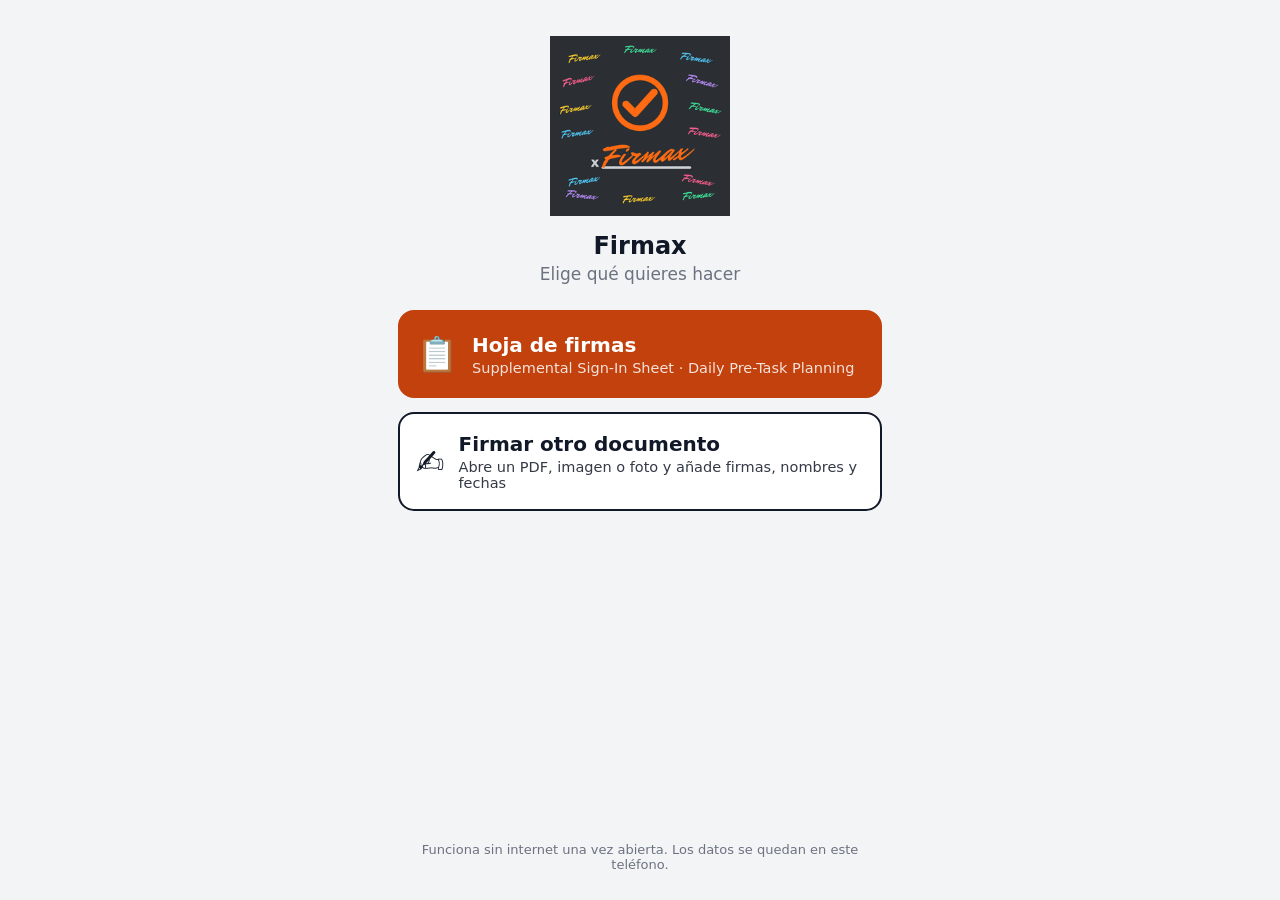
==== index.html @ 4acc53ea "Nombre Firmax e icono con firmas de colores" ====
<!DOCTYPE html>
<html lang="es">
<head>
<meta charset="utf-8">
<meta name="viewport" content="width=device-width, initial-scale=1, viewport-fit=cover">
<meta name="theme-color" content="#1f2937">
<title>Firmax</title>
<link rel="manifest" href="manifest.webmanifest">
<link rel="icon" type="image/png" sizes="192x192" href="icons/icon-192.png">
<link rel="apple-touch-icon" href="icons/apple-touch-icon.png">
<meta name="mobile-web-app-capable" content="yes">
<meta name="apple-mobile-web-app-capable" content="yes">
<meta name="apple-mobile-web-app-title" content="Firmax">
<style>
:root{--ink:#111827;--muted:#6b7280;--bg:#f3f4f6;--acc:#c2410c;--acc2:#9a3412}
*{box-sizing:border-box}
html,body{margin:0;background:var(--bg);color:var(--ink);font-family:system-ui,-apple-system,"Segoe UI",Roboto,Arial,sans-serif;font-size:17px}
main{max-width:520px;margin:0 auto;padding:28px 18px calc(28px + env(safe-area-inset-bottom));min-height:100vh;display:flex;flex-direction:column}
.logo{display:block;width:180px;max-width:60%;margin:8px auto 10px}
h1{text-align:center;font-size:24px;margin:6px 0 4px}
p.sub{text-align:center;color:var(--muted);margin:0 0 26px}
a.big{display:flex;align-items:center;gap:14px;text-decoration:none;color:var(--ink);background:#fff;border:2px solid var(--ink);border-radius:16px;padding:18px 16px;margin:0 0 14px;min-height:88px}
a.big.pri{background:var(--acc);border-color:var(--acc);color:#fff}
a.big:active{transform:scale(.99)}
a.big .ic{font-size:34px;flex:none}
a.big b{display:block;font-size:20px}
a.big span.d{display:block;font-size:14.5px;opacity:.85;margin-top:3px}
#installBtn{display:none;margin:10px auto 0;font:inherit;font-weight:700;padding:12px 18px;border-radius:12px;border:2px solid #9ca3af;background:#fff;color:#374151}
footer{margin-top:auto;text-align:center;color:var(--muted);font-size:13px;padding-top:24px}
</style>
</head>
<body>
<main>
  <img class="logo" src="icons/firmas-logo.png" alt="Firmax">
  <h1>Firmax</h1>
  <p class="sub">Elige qué quieres hacer</p>
  <a class="big pri" href="hoja.html"><span class="ic">📋</span><span><b>Hoja de firmas</b><span class="d">Supplemental Sign-In Sheet · Daily Pre-Task Planning</span></span></a>
  <a class="big" href="documento.html"><span class="ic">✍️</span><span><b>Firmar otro documento</b><span class="d">Abre un PDF, imagen o foto y añade firmas, nombres y fechas</span></span></a>
  <button id="installBtn">⬇️ Instalar app en este teléfono</button>
  <footer>Funciona sin internet una vez abierta. Los datos se quedan en este teléfono.</footer>
</main>
<script>
if('serviceWorker' in navigator && location.protocol!=='file:'){
  window.addEventListener('load',function(){navigator.serviceWorker.register('./sw.js',{scope:'./'}).catch(function(e){console.warn('SW',e);});});
}
var deferred=null,ib=document.getElementById('installBtn');
window.addEventListener('beforeinstallprompt',function(e){e.preventDefault();deferred=e;ib.style.display='block';});
ib.onclick=function(){if(!deferred)return;deferred.prompt();deferred.userChoice.finally(function(){deferred=null;ib.style.display='none';});};
window.addEventListener('appinstalled',function(){ib.style.display='none';});
</script>
</body>
</html>
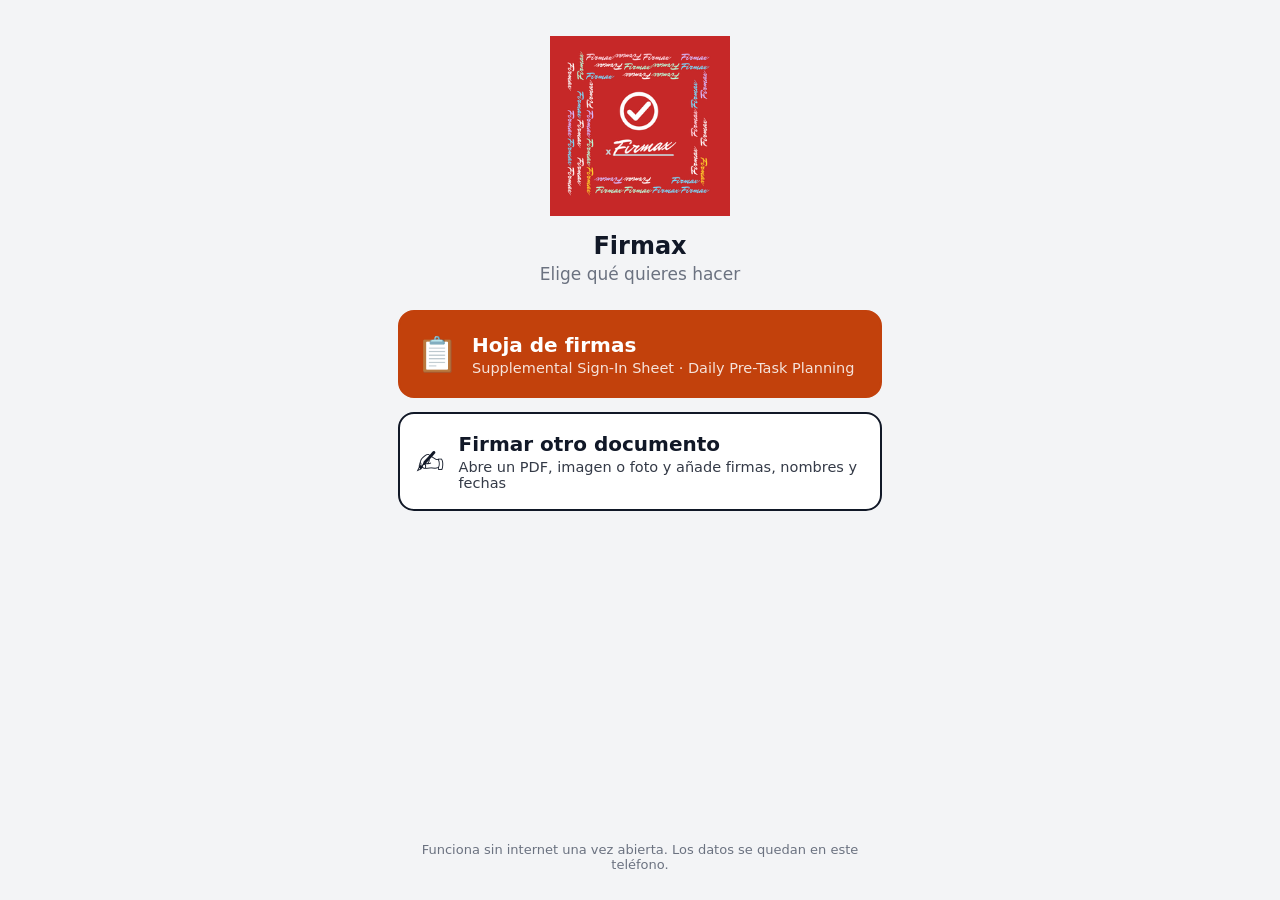
==== commit c5f8518c: "Logo de inicio rota cada dia" ====
--- a/index.html
+++ b/index.html
@@ -31,7 +31,7 @@
 </head>
 <body>
 <main>
-  <img class="logo" src="icons/firmas-logo.png" alt="Firmax">
+  <img class="logo" id="logoRot" src="icons/firmas-logo.png" alt="Firmax">
   <h1>Firmax</h1>
   <p class="sub">Elige qué quieres hacer</p>
   <a class="big pri" href="hoja.html"><span class="ic">📋</span><span><b>Hoja de firmas</b><span class="d">Supplemental Sign-In Sheet · Daily Pre-Task Planning</span></span></a>
@@ -40,6 +40,7 @@
   <footer>Funciona sin internet una vez abierta. Los datos se quedan en este teléfono.</footer>
 </main>
 <script>
+(function(){var d=new Date(),n=Math.floor(Date.UTC(d.getFullYear(),d.getMonth(),d.getDate())/864e5)%6;document.getElementById('logoRot').src='icons/rot/'+n+'.png';})();
 if('serviceWorker' in navigator && location.protocol!=='file:'){
   window.addEventListener('load',function(){navigator.serviceWorker.register('./sw.js',{scope:'./'}).catch(function(e){console.warn('SW',e);});});
 }
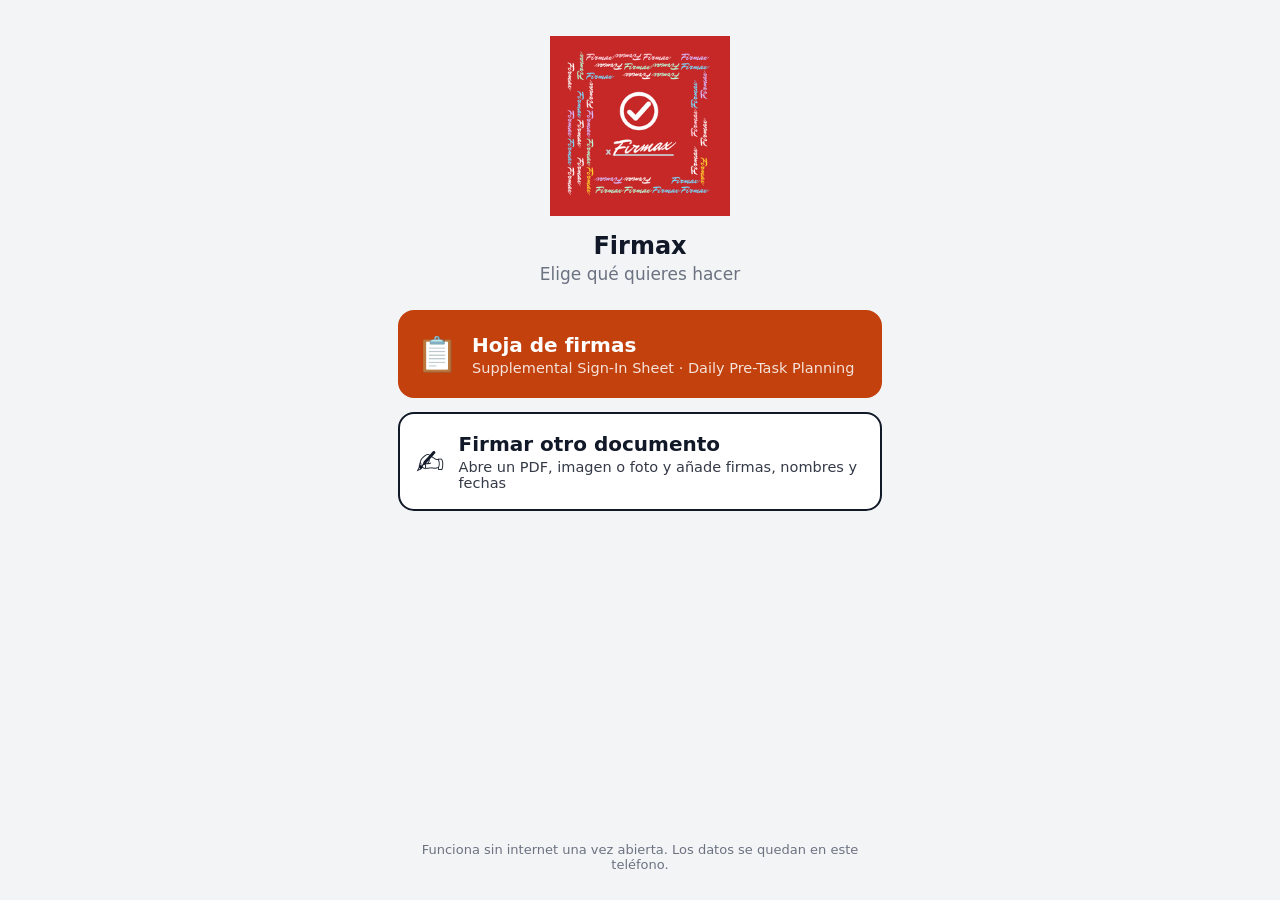
==== commit f75d33e0: "Enlaces para subs creados por admins/superintendentes" ====
--- a/index.html
+++ b/index.html
@@ -39,6 +39,31 @@
   <button id="installBtn">⬇️ Instalar app en este teléfono</button>
   <footer>Funciona sin internet una vez abierta. Los datos se quedan en este teléfono.</footer>
 </main>
+<script>(function(){try{var q=location.search,done=false;
+var m=/[?&]obra=(-?\d+(?:\.\d+)?),(-?\d+(?:\.\d+)?)/.exec(q);
+if(m){var la=+m[1],lo=+m[2];if(Math.abs(la)<=90&&Math.abs(lo)<=180){var d=new Date();localStorage.setItem('dwe_geofence_v1',JSON.stringify({lat:la,lon:lo,acc:0,locked:true,when:'enlace '+(d.getMonth()+1)+'/'+d.getDate()}));done=true;}}
+var ms=/[?&]sup=([^,&]+),([0-9a-f]{64})/.exec(q);
+if(ms){var nm=decodeURIComponent(ms[1]).slice(0,60),hs=ms[2],L=JSON.parse(localStorage.getItem('dwe_sups_v1')||'[]');if(!Array.isArray(L))L=[];
+ L=L.filter(function(x){return x.hash!==hs&&x.name.toLowerCase()!==nm.toLowerCase();});L.push({name:nm,hash:hs});localStorage.setItem('dwe_sups_v1',JSON.stringify(L));done=true;
+ setTimeout(function(){alert('Listo, '+nm+': tu acceso de superintendente quedó activado en este teléfono. En la hoja de firmas toca "Administrador" y pon tu PIN.');},300);}
+var mr=/[?&]rev=([0-9a-f]{64})/.exec(q);
+if(mr){var L2=JSON.parse(localStorage.getItem('dwe_sups_v1')||'[]');if(Array.isArray(L2)){L2=L2.filter(function(x){return x.hash!==mr[1];});localStorage.setItem('dwe_sups_v1',JSON.stringify(L2));}
+ try{var ad=JSON.parse(localStorage.getItem('dwe_admin_v1')||'null');if(ad&&ad.lvl==='sup')localStorage.removeItem('dwe_admin_v1');}catch(e){}done=true;
+ setTimeout(function(){alert('Tu acceso de superintendente fue revocado en este teléfono.');},300);}
+var mb=/[?&]subl=([A-Za-z0-9_-]+)/.exec(q);
+if(mb){try{var o=JSON.parse(decodeURIComponent(escape(atob(mb[1].replace(/-/g,'+').replace(/_/g,'/')))));
+ if(localStorage.getItem('dwe_admin_v1')){setTimeout(function(){alert('Eres administrador en este teléfono: el enlace de sub no se aplicó.');},300);}
+ else if(o&&o.s&&typeof o.la==='number'&&typeof o.lo==='number'&&Math.abs(o.la)<=90&&Math.abs(o.lo)<=180){
+  var d2=new Date();localStorage.setItem('dwe_geofence_v1',JSON.stringify({lat:o.la,lon:o.lo,acc:0,locked:true,when:'enlace '+(d2.getMonth()+1)+'/'+d2.getDate()}));
+  localStorage.setItem('dwe_subcfg_v1',JSON.stringify({s:String(o.s).slice(0,60),ph:o.ph===0?0:1,lock:o.lk===0?0:1,ex:+o.ex||0}));
+  localStorage.setItem('dwe_last_sub_v1',JSON.stringify(String(o.s)));
+  var mem={};try{mem=JSON.parse(localStorage.getItem('dwe_hdr_mem_v1')||'{}')||{};}catch(e){}
+  mem.project=String(o.p||'').slice(0,120);mem.location=String(o.l||'').slice(0,120);mem.prepared=String(o.pr||'').slice(0,80);mem.supervisor=String(o.sv||'').slice(0,80);
+  localStorage.setItem('dwe_hdr_mem_v1',JSON.stringify(mem));
+  if(Array.isArray(o.n)){var ls={};try{ls=JSON.parse(localStorage.getItem('dwe_name_lists_v1')||'{}')||{};}catch(e){}ls[String(o.s)]=o.n.slice(0,60).map(function(x){return String(x).slice(0,60);});localStorage.setItem('dwe_name_lists_v1',JSON.stringify(ls));}
+  done=true;setTimeout(function(){alert('Listo: Firmax quedó configurada para '+o.s+'. Firma solo cerca de la obra.');},300);}
+ }catch(e){}}
+if(done&&history.replaceState)history.replaceState(null,'',location.pathname);}catch(e){}})();</script>
 <script>
 (function(){var d=new Date(),n=Math.floor(Date.UTC(d.getFullYear(),d.getMonth(),d.getDate())/864e5)%6;document.getElementById('logoRot').src='icons/rot/'+n+'.png';})();
 if('serviceWorker' in navigator && location.protocol!=='file:'){
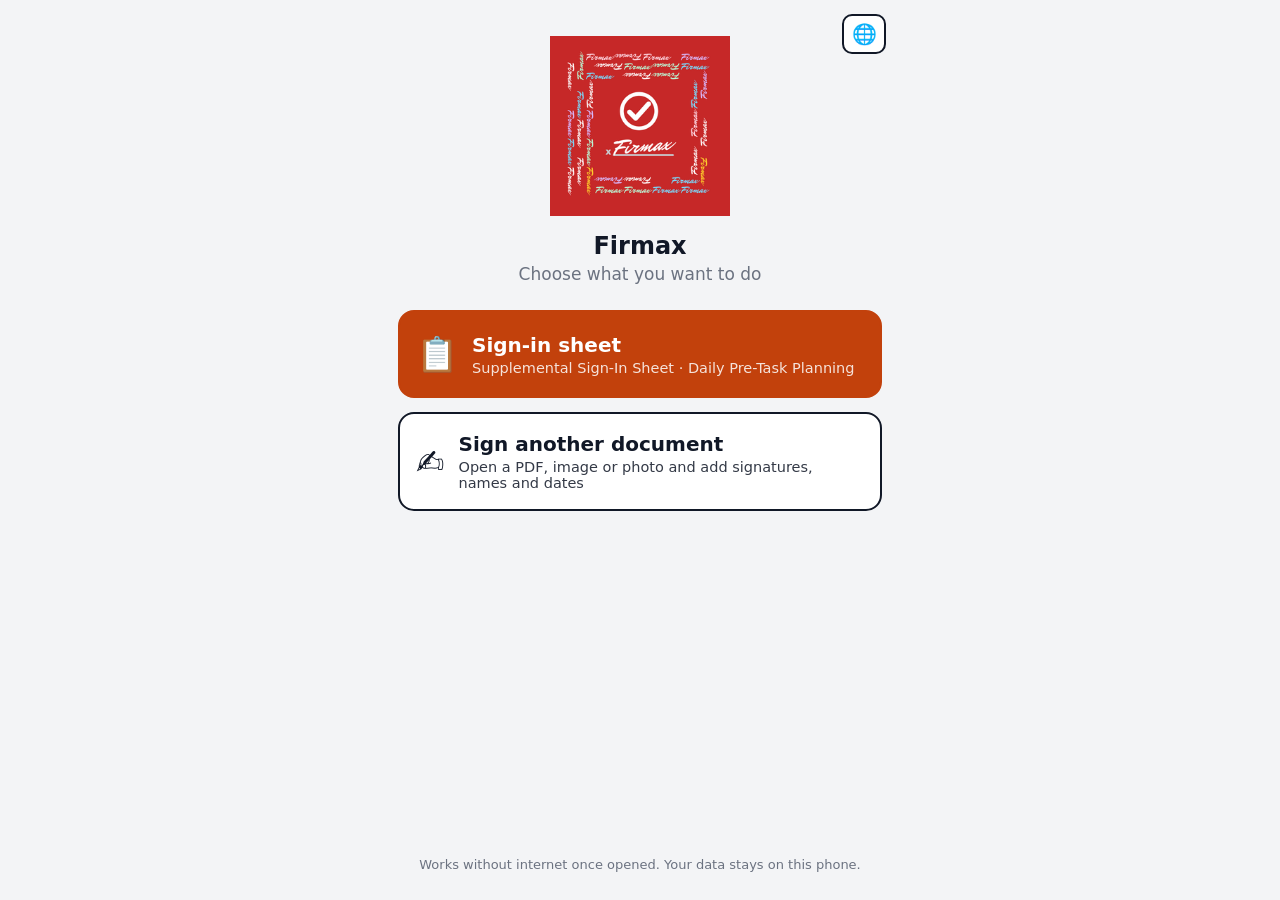
==== commit d666b7cd: "Idiomas: botón 🌐 con 7 idiomas (es, en, pt, ht, fr, ru, uk), i18n.js compartido, PDF traducido con f" ====
--- a/index.html
+++ b/index.html
@@ -11,6 +11,7 @@
 <meta name="mobile-web-app-capable" content="yes">
 <meta name="apple-mobile-web-app-capable" content="yes">
 <meta name="apple-mobile-web-app-title" content="Firmax">
+<script src="i18n.js"></script>
 <style>
 :root{--ink:#111827;--muted:#6b7280;--bg:#f3f4f6;--acc:#c2410c;--acc2:#9a3412}
 *{box-sizing:border-box}
@@ -26,18 +27,21 @@
 a.big b{display:block;font-size:20px}
 a.big span.d{display:block;font-size:14.5px;opacity:.85;margin-top:3px}
 #installBtn{display:none;margin:10px auto 0;font:inherit;font-weight:700;padding:12px 18px;border-radius:12px;border:2px solid #9ca3af;background:#fff;color:#374151}
+.topR{position:absolute;top:calc(14px + env(safe-area-inset-top));right:14px}
+main{position:relative}
 footer{margin-top:auto;text-align:center;color:var(--muted);font-size:13px;padding-top:24px}
 </style>
 </head>
 <body>
 <main>
+  <div class="topR" id="langSlot"></div>
   <img class="logo" id="logoRot" src="icons/firmas-logo.png" alt="Firmax">
   <h1>Firmax</h1>
-  <p class="sub">Elige qué quieres hacer</p>
-  <a class="big pri" href="hoja.html"><span class="ic">📋</span><span><b>Hoja de firmas</b><span class="d">Supplemental Sign-In Sheet · Daily Pre-Task Planning</span></span></a>
-  <a class="big" href="documento.html"><span class="ic">✍️</span><span><b>Firmar otro documento</b><span class="d">Abre un PDF, imagen o foto y añade firmas, nombres y fechas</span></span></a>
-  <button id="installBtn">⬇️ Instalar app en este teléfono</button>
-  <footer>Funciona sin internet una vez abierta. Los datos se quedan en este teléfono.</footer>
+  <p class="sub" data-i18n="idx.sub">Elige qué quieres hacer</p>
+  <a class="big pri" href="hoja.html"><span class="ic">📋</span><span><b data-i18n="idx.sheet">Hoja de firmas</b><span class="d">Supplemental Sign-In Sheet · Daily Pre-Task Planning</span></span></a>
+  <a class="big" href="documento.html"><span class="ic">✍️</span><span><b data-i18n="idx.doc">Firmar otro documento</b><span class="d" data-i18n="idx.docD">Abre un PDF, imagen o foto y añade firmas, nombres y fechas</span></span></a>
+  <button id="installBtn" data-i18n="idx.install">⬇️ Instalar app en este teléfono</button>
+  <footer data-i18n="idx.footer">Funciona sin internet una vez abierta. Los datos se quedan en este teléfono.</footer>
 </main>
 <script>(function(){try{var q=location.search,done=false;
 var m=/[?&]obra=(-?\d+(?:\.\d+)?),(-?\d+(?:\.\d+)?)/.exec(q);
@@ -45,14 +49,14 @@
 var ms=/[?&]sup=([^,&]+),([0-9a-f]{64})/.exec(q);
 if(ms){var nm=decodeURIComponent(ms[1]).slice(0,60),hs=ms[2],L=JSON.parse(localStorage.getItem('dwe_sups_v1')||'[]');if(!Array.isArray(L))L=[];
  L=L.filter(function(x){return x.hash!==hs&&x.name.toLowerCase()!==nm.toLowerCase();});L.push({name:nm,hash:hs});localStorage.setItem('dwe_sups_v1',JSON.stringify(L));done=true;
- setTimeout(function(){alert('Listo, '+nm+': tu acceso de superintendente quedó activado en este teléfono. En la hoja de firmas toca "Administrador" y pon tu PIN.');},300);}
+ setTimeout(function(){alert(I18N.t('lnk.supOn',{name:nm}));},300);}
 var mr=/[?&]rev=([0-9a-f]{64})/.exec(q);
 if(mr){var L2=JSON.parse(localStorage.getItem('dwe_sups_v1')||'[]');if(Array.isArray(L2)){L2=L2.filter(function(x){return x.hash!==mr[1];});localStorage.setItem('dwe_sups_v1',JSON.stringify(L2));}
  try{var ad=JSON.parse(localStorage.getItem('dwe_admin_v1')||'null');if(ad&&ad.lvl==='sup')localStorage.removeItem('dwe_admin_v1');}catch(e){}done=true;
- setTimeout(function(){alert('Tu acceso de superintendente fue revocado en este teléfono.');},300);}
+ setTimeout(function(){alert(I18N.t('lnk.supRev'));},300);}
 var mb=/[?&]subl=([A-Za-z0-9_-]+)/.exec(q);
 if(mb){try{var o=JSON.parse(decodeURIComponent(escape(atob(mb[1].replace(/-/g,'+').replace(/_/g,'/')))));
- if(localStorage.getItem('dwe_admin_v1')){setTimeout(function(){alert('Eres administrador en este teléfono: el enlace de sub no se aplicó.');},300);}
+ if(localStorage.getItem('dwe_admin_v1')){setTimeout(function(){alert(I18N.t('lnk.subAdmin'));},300);}
  else if(o&&o.s&&typeof o.la==='number'&&typeof o.lo==='number'&&Math.abs(o.la)<=90&&Math.abs(o.lo)<=180){
   var d2=new Date();localStorage.setItem('dwe_geofence_v1',JSON.stringify({lat:o.la,lon:o.lo,acc:0,locked:true,when:'enlace '+(d2.getMonth()+1)+'/'+d2.getDate()}));
   localStorage.setItem('dwe_subcfg_v1',JSON.stringify({s:String(o.s).slice(0,60),ph:o.ph===0?0:1,lock:o.lk===0?0:1,ex:+o.ex||0}));
@@ -61,10 +65,11 @@
   mem.project=String(o.p||'').slice(0,120);mem.location=String(o.l||'').slice(0,120);mem.prepared=String(o.pr||'').slice(0,80);mem.supervisor=String(o.sv||'').slice(0,80);
   localStorage.setItem('dwe_hdr_mem_v1',JSON.stringify(mem));
   if(Array.isArray(o.n)){var ls={};try{ls=JSON.parse(localStorage.getItem('dwe_name_lists_v1')||'{}')||{};}catch(e){}ls[String(o.s)]=o.n.slice(0,60).map(function(x){return String(x).slice(0,60);});localStorage.setItem('dwe_name_lists_v1',JSON.stringify(ls));}
-  done=true;setTimeout(function(){alert('Listo: Firmax quedó configurada para '+o.s+'. Firma solo cerca de la obra.');},300);}
+  done=true;setTimeout(function(){alert(I18N.t('lnk.subOk',{sub:o.s}));},300);}
  }catch(e){}}
 if(done&&history.replaceState)history.replaceState(null,'',location.pathname);}catch(e){}})();</script>
 <script>
+document.getElementById('langSlot').appendChild(I18N.button());I18N.apply();
 (function(){var d=new Date(),n=Math.floor(Date.UTC(d.getFullYear(),d.getMonth(),d.getDate())/864e5)%6;document.getElementById('logoRot').src='icons/rot/'+n+'.png';})();
 if('serviceWorker' in navigator && location.protocol!=='file:'){
   window.addEventListener('load',function(){navigator.serviceWorker.register('./sw.js',{scope:'./'}).catch(function(e){console.warn('SW',e);});});
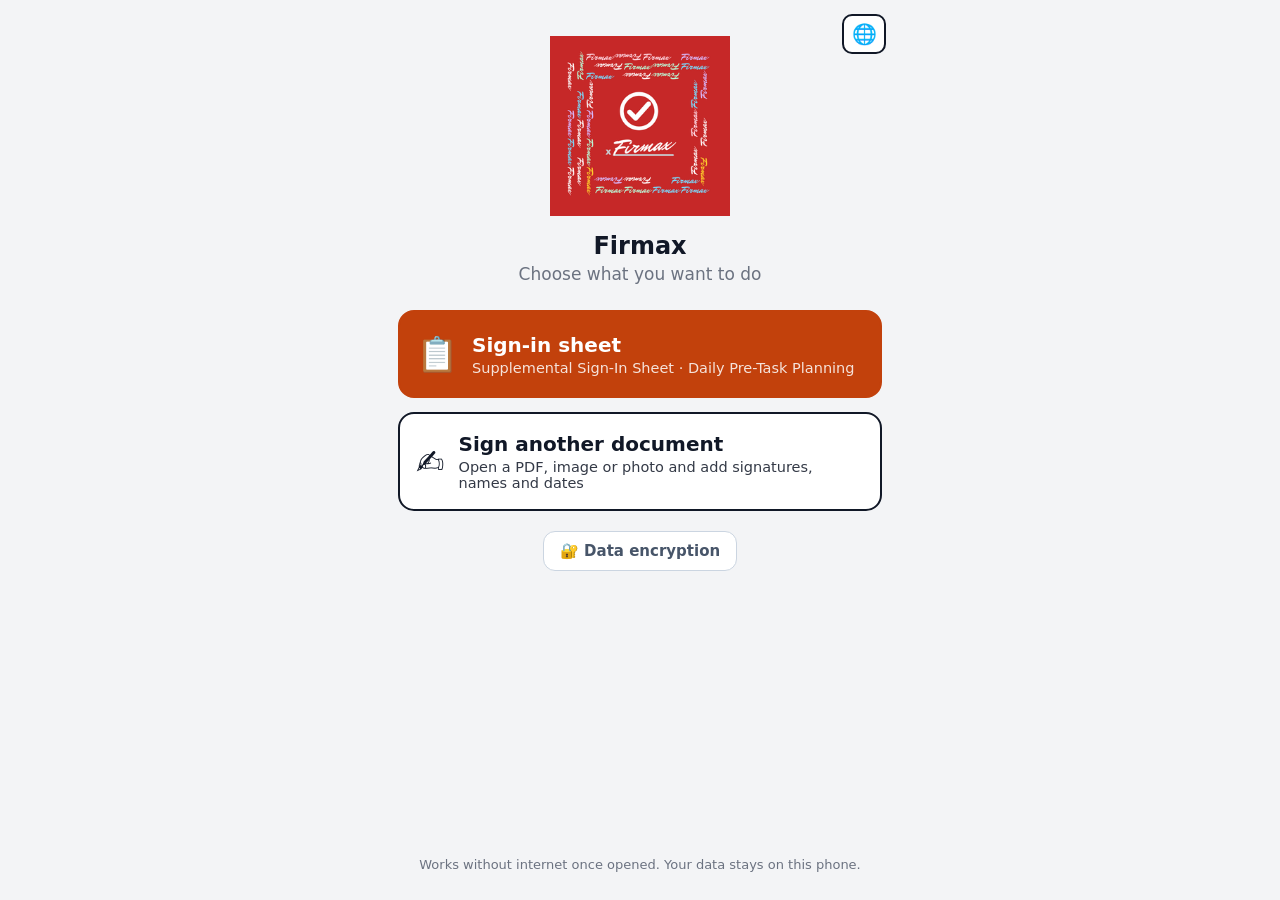
==== commit d3458ce3: "Cifrado opcional de datos en el teléfono (AES-GCM 256, clave por elemento, PBKDF2 310k) - Interrupto" ====
--- a/index.html
+++ b/index.html
@@ -12,6 +12,7 @@
 <meta name="apple-mobile-web-app-capable" content="yes">
 <meta name="apple-mobile-web-app-title" content="Firmax">
 <script src="i18n.js"></script>
+<script src="cifrado.js"></script>
 <style>
 :root{--ink:#111827;--muted:#6b7280;--bg:#f3f4f6;--acc:#c2410c;--acc2:#9a3412}
 *{box-sizing:border-box}
@@ -26,6 +27,7 @@
 a.big .ic{font-size:34px;flex:none}
 a.big b{display:block;font-size:20px}
 a.big span.d{display:block;font-size:14.5px;opacity:.85;margin-top:3px}
+#cxBtn{display:block;margin:6px auto 0;font:inherit;font-size:15px;font-weight:600;padding:10px 16px;border-radius:12px;border:1.5px solid #cbd5e1;background:#fff;color:#475569;cursor:pointer}
 #installBtn{display:none;margin:10px auto 0;font:inherit;font-weight:700;padding:12px 18px;border-radius:12px;border:2px solid #9ca3af;background:#fff;color:#374151}
 .topR{position:absolute;top:calc(14px + env(safe-area-inset-top));right:14px}
 main{position:relative}
@@ -41,6 +43,7 @@
   <a class="big pri" href="hoja.html"><span class="ic">📋</span><span><b data-i18n="idx.sheet">Hoja de firmas</b><span class="d">Supplemental Sign-In Sheet · Daily Pre-Task Planning</span></span></a>
   <a class="big" href="documento.html"><span class="ic">✍️</span><span><b data-i18n="idx.doc">Firmar otro documento</b><span class="d" data-i18n="idx.docD">Abre un PDF, imagen o foto y añade firmas, nombres y fechas</span></span></a>
   <button id="installBtn" data-i18n="idx.install">⬇️ Instalar app en este teléfono</button>
+  <button id="cxBtn" type="button" data-i18n="cx.settingsBtn">🔐 Cifrado de datos</button>
   <footer data-i18n="idx.footer">Funciona sin internet una vez abierta. Los datos se quedan en este teléfono.</footer>
 </main>
 <script>(function(){try{var q=location.search,done=false;
@@ -61,15 +64,21 @@
   var d2=new Date();localStorage.setItem('dwe_geofence_v1',JSON.stringify({lat:o.la,lon:o.lo,acc:0,locked:true,when:'enlace '+(d2.getMonth()+1)+'/'+d2.getDate()}));
   localStorage.setItem('dwe_subcfg_v1',JSON.stringify({s:String(o.s).slice(0,60),ph:o.ph===0?0:1,lock:o.lk===0?0:1,ex:+o.ex||0}));
   localStorage.setItem('dwe_last_sub_v1',JSON.stringify(String(o.s)));
-  var mem={};try{mem=JSON.parse(localStorage.getItem('dwe_hdr_mem_v1')||'{}')||{};}catch(e){}
+  var enc=!!localStorage.getItem('dwe_crypto_v1'),pd={};/* cifrado activo: se guarda aparte y se cifra al desbloquear */
+  if(enc){try{pd=JSON.parse(localStorage.getItem('dwe_link_pending_v1')||'{}')||{};}catch(e){}}
+  var mem={};if(!enc){try{mem=JSON.parse(localStorage.getItem('dwe_hdr_mem_v1')||'{}')||{};}catch(e){}}
   mem.project=String(o.p||'').slice(0,120);mem.location=String(o.l||'').slice(0,120);mem.prepared=String(o.pr||'').slice(0,80);mem.supervisor=String(o.sv||'').slice(0,80);
-  localStorage.setItem('dwe_hdr_mem_v1',JSON.stringify(mem));
-  if(Array.isArray(o.n)){var ls={};try{ls=JSON.parse(localStorage.getItem('dwe_name_lists_v1')||'{}')||{};}catch(e){}ls[String(o.s)]=o.n.slice(0,60).map(function(x){return String(x).slice(0,60);});localStorage.setItem('dwe_name_lists_v1',JSON.stringify(ls));}
+  if(enc)pd.mem=mem;else localStorage.setItem('dwe_hdr_mem_v1',JSON.stringify(mem));
+  if(Array.isArray(o.n)){var nl=o.n.slice(0,60).map(function(x){return String(x).slice(0,60);});
+   if(enc){pd.lists=pd.lists||{};pd.lists[String(o.s)]=nl;}
+   else{var ls={};try{ls=JSON.parse(localStorage.getItem('dwe_name_lists_v1')||'{}')||{};}catch(e){}ls[String(o.s)]=nl;localStorage.setItem('dwe_name_lists_v1',JSON.stringify(ls));}}
+  if(enc)localStorage.setItem('dwe_link_pending_v1',JSON.stringify(pd));
   done=true;setTimeout(function(){alert(I18N.t('lnk.subOk',{sub:o.s}));},300);}
  }catch(e){}}
 if(done&&history.replaceState)history.replaceState(null,'',location.pathname);}catch(e){}})();</script>
 <script>
-document.getElementById('langSlot').appendChild(I18N.button());I18N.apply();
+var ls0=document.getElementById('langSlot');ls0.style.display='flex';ls0.style.gap='6px';ls0.appendChild(I18N.button());ls0.appendChild(FXV.lockButton());I18N.apply();
+document.getElementById('cxBtn').onclick=function(){FXV.openSettings();};
 (function(){var d=new Date(),n=Math.floor(Date.UTC(d.getFullYear(),d.getMonth(),d.getDate())/864e5)%6;document.getElementById('logoRot').src='icons/rot/'+n+'.png';})();
 if('serviceWorker' in navigator && location.protocol!=='file:'){
   window.addEventListener('load',function(){navigator.serviceWorker.register('./sw.js',{scope:'./'}).catch(function(e){console.warn('SW',e);});});
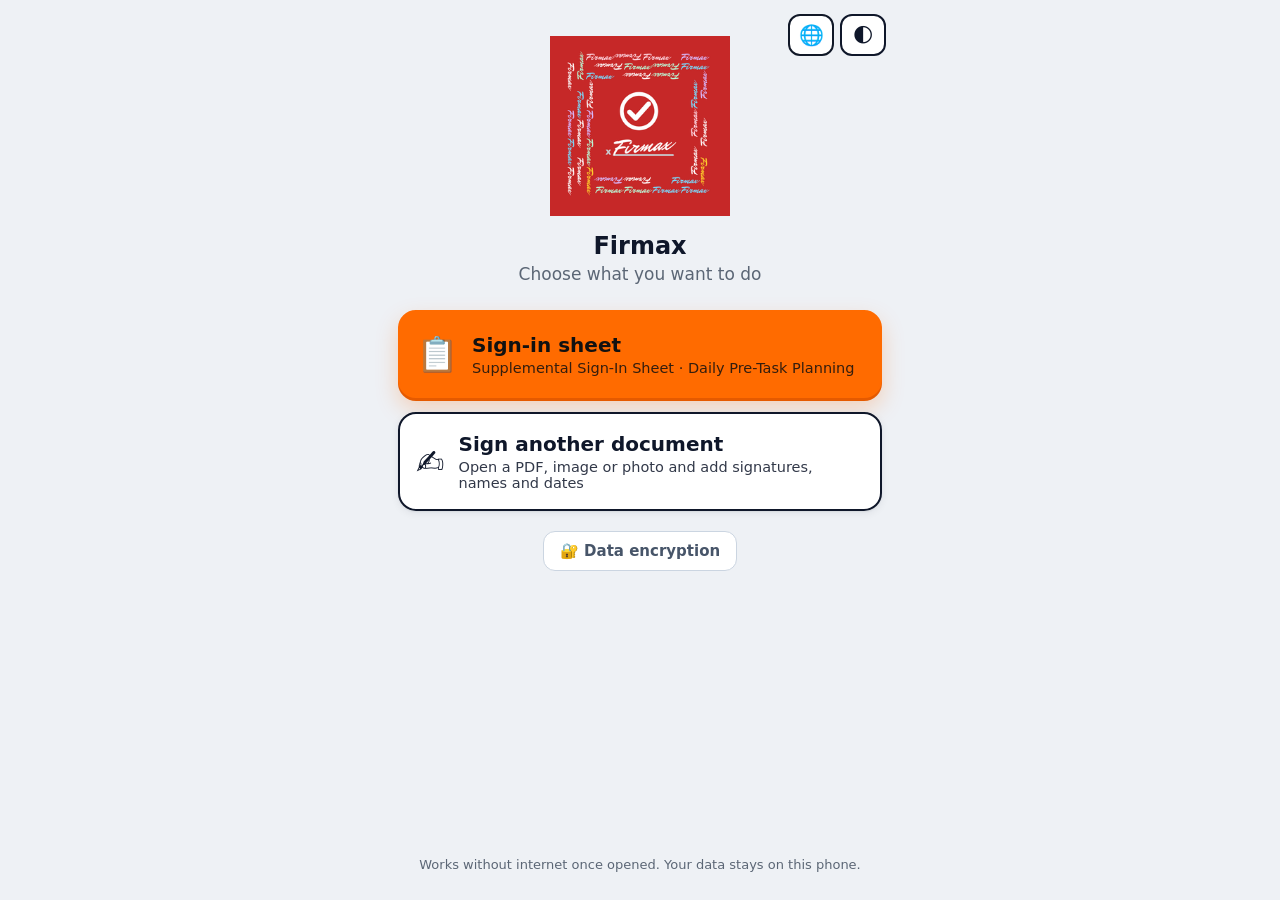
==== commit 837e208f: "Compañía en la hoja (nombre y/o logo por foto o galería, en PDF, cifrado, 7 idiomas), tema.css + tem" ====
--- a/index.html
+++ b/index.html
@@ -3,7 +3,8 @@
 <head>
 <meta charset="utf-8">
 <meta name="viewport" content="width=device-width, initial-scale=1, viewport-fit=cover">
-<meta name="theme-color" content="#1f2937">
+<meta name="theme-color" content="#111827" data-dark="#0b0f14">
+<meta name="color-scheme" content="light dark">
 <title>Firmax</title>
 <link rel="manifest" href="manifest.webmanifest">
 <link rel="icon" type="image/png" sizes="192x192" href="icons/icon-192.png">
@@ -33,6 +34,8 @@
 main{position:relative}
 footer{margin-top:auto;text-align:center;color:var(--muted);font-size:13px;padding-top:24px}
 </style>
+<link rel="stylesheet" href="tema.css">
+<script src="tema.js"></script>
 </head>
 <body>
 <main>
@@ -77,7 +80,7 @@
  }catch(e){}}
 if(done&&history.replaceState)history.replaceState(null,'',location.pathname);}catch(e){}})();</script>
 <script>
-var ls0=document.getElementById('langSlot');ls0.style.display='flex';ls0.style.gap='6px';ls0.appendChild(I18N.button());ls0.appendChild(FXV.lockButton());I18N.apply();
+var ls0=document.getElementById('langSlot');ls0.style.display='flex';ls0.style.gap='6px';ls0.appendChild(I18N.button());ls0.appendChild(Tema.button());I18N.onChange(Tema.refresh);ls0.appendChild(FXV.lockButton());I18N.apply();
 document.getElementById('cxBtn').onclick=function(){FXV.openSettings();};
 (function(){var d=new Date(),n=Math.floor(Date.UTC(d.getFullYear(),d.getMonth(),d.getDate())/864e5)%6;document.getElementById('logoRot').src='icons/rot/'+n+'.png';})();
 if('serviceWorker' in navigator && location.protocol!=='file:'){
--- a/tema.css
+++ b/tema.css
@@ -0,0 +1,141 @@
+/* Firmax – tema compartido: botones, tarjetas y modo oscuro (sin cambiar comportamiento).
+   Se carga después de los estilos de cada página; los estilos inyectados por JS (i18n, cifrado, compartir)
+   se refuerzan con el prefijo "html" para ganar en especificidad. */
+:root{ /* paleta común con Field to Office (mismos colores = mismo significado) */
+  --acc:#ff6b00;--acc-hi:#ff8533;--acc-lo:#e55a00;--on-acc:#111;--acc-soft:#fff1e6;--acc2:#c24400;
+  --ok:#0e8a3e;--on-ok:#fff;--warn:#f5b700;--red:#e0281c;--red-hi:#f03a2e;--blue:#0a66ff;--blue-hi:#2e7dff;
+  --hdr:#111827;--ink:#0f172a;--muted:#5b6675;--line:#d5dbe3;--bg:#eef1f5;--card:#fff;
+  --r:14px;--sh1:0 1px 2px rgba(15,23,42,.06),0 2px 8px rgba(15,23,42,.07);--sh2:0 2px 4px rgba(15,23,42,.08),0 8px 22px rgba(15,23,42,.12);
+  --btnBg:#e3e8ef;--btnHi:#d6dde7;--btnBd:#c5ced9;--btnTx:#0f172a;--ghBd:#c5ced9;--ghTx:#334155;--soft:transparent;--dangerSoft:#fdecea;--focus:rgba(10,102,255,.55);--fld:#fff;--fldBd:#94a3b8}
+html{color-scheme:light dark;-webkit-tap-highlight-color:transparent}
+::selection{background:rgba(255,107,0,.28)}
+
+/* ---------- botones ---------- */
+html .btn,html .fxB,html .shm .b,html a.big,html #cxBtn,html #installBtn,html .outBtn,html .tool,html .opt,html .subBtn,html .lbtn,html .admBtn,html .edAdd button,html .homeLink,html header a,html .i18nBtn,html .fxLockBtn,html .temaBtn,html .i18nPop button,html .tab,html .chip{
+  transition:transform .08s ease,box-shadow .15s ease,background-color .15s ease,border-color .15s ease,filter .15s ease;-webkit-user-select:none;user-select:none}
+html .btn,html .fxB,html .shm .b{border-radius:var(--r);min-height:54px;line-height:1.2;letter-spacing:.1px;box-shadow:var(--sh1);background:var(--btnBg);border-color:var(--btnBd);color:var(--btnTx);text-align:center}
+html .btn.pri,html .fxB.pri,html .shm .b.pri{background:var(--acc);border-color:var(--acc);color:var(--on-acc);box-shadow:0 2px 0 var(--acc-lo),0 6px 16px rgba(255,107,0,.28)}
+html .btn.dark,html .shm .b.dark{background:var(--blue);border-color:var(--blue);color:#fff;box-shadow:0 2px 0 #0047c2,0 6px 14px rgba(10,102,255,.25)}
+html .btn.ghost,html .fxB.gh,html .shm .b.gh{background:var(--soft);border-color:var(--ghBd);color:var(--ghTx);box-shadow:none}
+html .btn.danger,html .fxB.red{background:var(--red);border-color:var(--red);color:#fff;box-shadow:0 2px 0 #a3170e}
+html .btn.ghost.danger{background:var(--dangerSoft);border-color:var(--red);color:var(--red);box-shadow:none}
+@media (hover:hover){
+  html .btn:hover:not(:disabled),html .fxB:hover:not(:disabled),html .shm .b:hover:not(:disabled),html .outBtn:hover,html .tool:hover,html .opt:hover,html .subBtn:hover,html .lbtn:hover,html .admBtn:hover,html .homeLink:hover,html .i18nBtn:hover,html .temaBtn:hover,html .fxLockBtn:hover,html #cxBtn:hover,html #installBtn:hover{filter:brightness(.97);box-shadow:var(--sh2)}
+  html .btn.pri:hover:not(:disabled),html .fxB.pri:hover:not(:disabled),html .shm .b.pri:hover:not(:disabled){background:var(--acc-hi);filter:none}
+  html .btn.dark:hover:not(:disabled),html .shm .b.dark:hover:not(:disabled){background:var(--blue-hi);filter:none}
+  html a.big:hover{box-shadow:var(--sh2);transform:translateY(-1px)}
+}
+html .btn:active:not(:disabled),html .fxB:active:not(:disabled),html .shm .b:active:not(:disabled),html .outBtn:active,html .tool:active,html .opt:active,html .subBtn:active,html .lbtn:active,html .admBtn:active,html .edAdd button:active,html .homeLink:active,html header a:active,html .i18nBtn:active,html .temaBtn:active,html .fxLockBtn:active,html .i18nPop button:active,html .tab:active,html .chip:active,html #cxBtn:active,html #installBtn:active{transform:translateY(1px) scale(.985);filter:brightness(.94);box-shadow:none}
+html a.big:active{transform:translateY(1px) scale(.99)}
+html .btn.pri:active:not(:disabled),html .fxB.pri:active:not(:disabled),html .shm .b.pri:active:not(:disabled){background:var(--acc-lo);box-shadow:none}
+html .btn:disabled,html .fxB:disabled,html .shm .b:disabled{opacity:.5;box-shadow:none;cursor:not-allowed;filter:grayscale(.3)}
+html :is(button,a,input,textarea,select,.sig):focus-visible{outline:3px solid var(--focus);outline-offset:2px}
+html .bar .btn{min-height:52px}
+html .bar .btn.pri{min-height:58px;font-size:19px}
+html .outBtn{border-radius:12px;box-shadow:var(--sh1);border-color:var(--blue);background:#e8f1ff;color:#0047c2}
+html .lbtn,html .subBtn,html .opt,html .admBtn{border-radius:12px}
+html .tab{min-height:40px;padding:8px 14px}
+html .tab.on,html .opt.on,html .tool.on,html .i18nPop button.on{border-color:var(--acc);background:var(--acc-soft);color:var(--acc2)}
+html .tab.on{box-shadow:0 0 0 2px rgba(255,107,0,.15)}
+html .clr{border-radius:10px;min-height:40px}
+html .homeLink,html header a{border-radius:12px;min-height:40px;display:inline-flex;align-items:center}
+html .i18nBtn,html .fxLockBtn,html .temaBtn{border-radius:12px;height:42px;width:46px}
+html .edRow button{border-radius:10px;min-height:40px}
+
+/* ---------- tarjetas y campos ---------- */
+html .card{border-radius:18px;box-shadow:var(--sh1);border-color:#e2e8f0}
+html .card h2:before{content:"";display:inline-block;width:5px;height:19px;border-radius:3px;background:var(--acc);margin-right:8px;vertical-align:-3px}
+html .row{border-radius:14px;box-shadow:var(--sh1);border-color:#e2e8f0}
+html a.big{border-radius:18px;box-shadow:var(--sh1)}
+html a.big.pri{background:var(--acc);border-color:var(--acc);color:var(--on-acc);box-shadow:0 3px 0 var(--acc-lo),0 10px 22px rgba(255,107,0,.25)}
+html .sheet,html .shm .sh,html .fxM .sh{box-shadow:0 -6px 30px rgba(0,0,0,.18)}
+html input[type=text],html input[type=date],html input[type=time],html input[type=email],html input[type=password],html textarea,html .fxIn,html .shm input,html #txtIn{border-radius:12px;transition:border-color .15s,box-shadow .15s}
+html input:focus,html textarea:focus,html .fxIn:focus,html .shm input:focus{outline:none;border-color:var(--acc);box-shadow:0 0 0 4px rgba(255,107,0,.22)}
+html .toast{border-radius:999px;padding:11px 18px;box-shadow:0 8px 24px rgba(0,0,0,.25);font-weight:600}
+html .modal,html .shm,html .fxM{-webkit-backdrop-filter:blur(2px);backdrop-filter:blur(2px)}
+html header.top{padding-top:calc(12px + env(safe-area-inset-top));border-bottom:4px solid var(--acc)}
+html body>header{border-bottom:4px solid var(--acc)}
+html .row.done{border-left-color:var(--ok)}
+html .num span,html .geoSt.on,html .fxOk{color:var(--ok)}
+html .fxSw input:checked{background:var(--ok)}
+html .fxErr,html .plabel button{color:var(--red)}
+html .edRow button{background:var(--dangerSoft);color:var(--red)}
+html .fxWarn{border-color:var(--red)}
+html .warn,html .shm .warn{background:#fff7d6;border-color:var(--warn);color:#5c4300}
+html .ink.on{outline-color:var(--acc)}
+html .ov.sel{outline-color:var(--blue)}html .ov .h{background:var(--blue)}html .ov .h.del{background:var(--red)}
+html .temaBtn{border:2px solid var(--ink);background:#fff;color:var(--ink)}
+
+.hdrBtns{display:flex;gap:6px;align-items:center}
+/* ---------- compañía (hoja) ---------- */
+.vh{position:absolute!important;width:1px;height:1px;opacity:0;overflow:hidden;pointer-events:none;clip:rect(0 0 0 0)}
+.coBox{display:flex;gap:10px;align-items:stretch}
+.coBox input{flex:1;min-width:0}
+.coPrev{flex:none;width:96px;min-height:50px;border:2px dashed #cbd5e1;border-radius:12px;background:#fff;display:flex;align-items:center;justify-content:center;overflow:hidden;padding:4px;color:#64748b;font-size:12.5px;text-align:center;line-height:1.15}
+.coPrev.has{border-style:solid;border-color:#94a3b8}
+.coPrev img{max-width:100%;max-height:64px;object-fit:contain;display:block}
+.coBtns{display:grid;grid-template-columns:1fr 1fr;gap:8px;margin-top:10px}
+.coBtns .btn{font-size:15.5px;padding:10px 8px;min-height:52px}
+.coBtns #coDel{grid-column:1/-1;min-height:46px}
+.coNote{margin-bottom:4px}
+.coHdr{flex:none;display:flex;flex-direction:column;align-items:center;justify-content:center;gap:2px;max-width:112px;min-width:56px}
+.coHdr img{max-width:104px;max-height:64px;object-fit:contain;display:block;border-radius:6px}
+.coHdr span{font-family:'SheetC',system-ui,sans-serif;font-weight:700;font-size:14px;line-height:1.05;text-align:center;word-break:break-word;max-width:112px;display:-webkit-box;-webkit-line-clamp:3;-webkit-box-orient:vertical;overflow:hidden}
+
+@media (prefers-reduced-motion:reduce){html *{transition:none!important}}
+
+/* ---------- modo oscuro ---------- */
+/* ---------- modo oscuro (Tema: 🌙 Oscuro, o 🌓 Automático con el teléfono en oscuro) ---------- */
+
+  html[data-theme=dark]{--ink:#f1f5f9;--muted:#a9b4c2;--line:#2e3644;--bg:#0e1116;--card:#1a1f27;--sel:#3b8bff;
+    --acc:#ff7a1a;--acc-hi:#ff9447;--acc-lo:#e86400;--acc-soft:#3a210c;--acc2:#ffb070;--on-acc:#111;
+    --ok:#2fd06f;--on-ok:#052e14;--warn:#ffc933;--red:#ff5246;--red-hi:#ff6d63;--blue:#3b8bff;--blue-hi:#5c9fff;--hdr:#0b0f14;
+    --btnBg:#2a313d;--btnHi:#343c4a;--btnBd:#3c4656;--btnTx:#f1f5f9;--ghBd:#3c4656;--ghTx:#cbd5e1;--dangerSoft:#3d1210;--focus:rgba(92,159,255,.7);--fld:#0b0e13;--fldBd:#4b5565;
+    --sh1:0 1px 2px rgba(0,0,0,.5),0 2px 10px rgba(0,0,0,.35);--sh2:0 6px 18px rgba(0,0,0,.5)}
+  html[data-theme=dark],html[data-theme=dark] body{background:var(--bg);color:var(--ink)}
+  html[data-theme=dark] header.top,html[data-theme=dark] body>header{background:#141a22;border-bottom-color:var(--acc)}
+  html[data-theme=dark] header.top h1 small,html[data-theme=dark] .footer i,html[data-theme=dark] .pledge,html[data-theme=dark] label.f i,html[data-theme=dark] #start p,html[data-theme=dark] #hint,html[data-theme=dark] .inks{color:#cbd5e1}
+  html[data-theme=dark] .pledge b{color:#fff}
+  /* logos siempre sobre fondo claro */
+  html[data-theme=dark] header.top #logoImg,html[data-theme=dark] .coHdr img,html[data-theme=dark] .logo,html[data-theme=dark] .coPrev{background:#fff;border-radius:10px;padding:4px}
+  html[data-theme=dark] .coPrev{border-color:#475569;color:#475569}
+  html[data-theme=dark] .card,html[data-theme=dark] .row{background:var(--card);border-color:var(--line)}
+  html[data-theme=dark] .row{border-left-color:#64748b}html[data-theme=dark] .row.done{border-left-color:var(--ok)}
+  html[data-theme=dark] input[type=text],html[data-theme=dark] input[type=date],html[data-theme=dark] input[type=time],html[data-theme=dark] input[type=email],html[data-theme=dark] input[type=password],html[data-theme=dark] textarea,html[data-theme=dark] .fxIn,html[data-theme=dark] .shm input,html[data-theme=dark] #txtIn,html[data-theme=dark] .edAdd input{background:var(--fld);border-color:var(--fldBd);color:var(--ink)}
+  html[data-theme=dark] input::placeholder,html[data-theme=dark] textarea::placeholder{color:#64748b}
+  html[data-theme=dark] input[type=date]::-webkit-calendar-picker-indicator,html[data-theme=dark] input[type=time]::-webkit-calendar-picker-indicator{filter:invert(1)}
+  html[data-theme=dark] .outBtn{background:#10233a;border-color:var(--blue);color:#b3d4ff}
+  html[data-theme=dark] .clr{color:#94a3b8}
+  html[data-theme=dark] .bar{background:rgba(17,24,33,.96);border-top-color:var(--line);box-shadow:0 -6px 18px rgba(0,0,0,.5)}
+  html[data-theme=dark] .sheet,html[data-theme=dark] .shm .sh,html[data-theme=dark] .fxM .sh,html[data-theme=dark] .fxGate .in,html[data-theme=dark] .i18nPop .in{background:#151c26;color:var(--ink)}
+  html[data-theme=dark] .fxGate{background:#0b1017;color:var(--ink)}
+  html[data-theme=dark] .fxGate p,html[data-theme=dark] .fxSt,html[data-theme=dark] .shm .st{color:#cbd5e1}
+  html[data-theme=dark] .fxNote,html[data-theme=dark] .shm .note,html[data-theme=dark] .i18nPop h4{color:#94a3b8}
+  html[data-theme=dark] .fxSw{border-color:var(--line)}html[data-theme=dark] .fxSw input{background:#475569}html[data-theme=dark] .fxSw input:checked{background:var(--ok)}
+  html[data-theme=dark] .fxWarn{background:#3d1210;border-color:var(--red);color:#ffc2bc}
+  html[data-theme=dark] .fxErr{color:var(--red)}html[data-theme=dark] .fxOk{color:var(--ok)}
+  html[data-theme=dark] .fxM,html[data-theme=dark] .shm{color:var(--ink)}
+  html[data-theme=dark] .mhead{border-bottom-color:var(--line)}html[data-theme=dark] .mfoot,html[data-theme=dark] .pfoot,html[data-theme=dark] .pkFoot{border-top-color:var(--line)}
+  html[data-theme=dark] .i18nBtn,html[data-theme=dark] .fxLockBtn,html[data-theme=dark] .temaBtn,html[data-theme=dark] .homeLink,html[data-theme=dark] body>header a{background:#1e2733;border-color:#475569;color:#f1f5f9}
+  html[data-theme=dark] .i18nPop button{background:#1e2733;border-color:#334155;color:#f1f5f9}
+  html[data-theme=dark] .i18nPop button.on,html[data-theme=dark] .opt.on,html[data-theme=dark] .tab.on,html[data-theme=dark] .tool.on{background:var(--acc-soft);border-color:var(--acc);color:var(--acc2)}
+  html[data-theme=dark] .tab,html[data-theme=dark] .opt,html[data-theme=dark] .subBtn,html[data-theme=dark] .lbtn,html[data-theme=dark] .admBtn,html[data-theme=dark] .tool,html[data-theme=dark] .chip,html[data-theme=dark] .edAdd button{background:#1e2733;border-color:#475569;color:#e5e7eb}
+  html[data-theme=dark] .subBtn.empty{color:#94a3b8}
+  html[data-theme=dark] .edRow{border-bottom-color:var(--line)}html[data-theme=dark] .edRow button{background:var(--dangerSoft);color:var(--red)}
+  html[data-theme=dark] .geo{background:#111821;border-color:#475569}
+  html[data-theme=dark] .geoSt.on{color:var(--ok)}html[data-theme=dark] .geoSt.off{color:#94a3b8}
+  html[data-theme=dark] .warn,html[data-theme=dark] .shm .warn{background:#2b2210;border-color:#a16207;color:#fde68a}
+  html[data-theme=dark] .busy{background:rgba(11,16,23,.8);color:#f1f5f9}
+  html[data-theme=dark] .toast{background:#f1f5f9;color:#0b1017}
+  html[data-theme=dark] a.big:not(.pri){background:#151c26;border-color:#475569;color:var(--ink)}
+  html[data-theme=dark] #cxBtn,html[data-theme=dark] #installBtn{background:#1e2733;border-color:#475569;color:#e5e7eb}
+  html[data-theme=dark] #tools{background:#111821;border-bottom-color:var(--line)}
+  html[data-theme=dark] #prevBody{background:#0f141b}
+  html[data-theme=dark] .thumbs img{border-color:#64748b}
+  /* zonas de firma y páginas: siempre blancas (la tinta es oscura) */
+  html[data-theme=dark] .sig{background:#f8fafc;color:#475569;border-color:#64748b}
+  html[data-theme=dark] .sig.has{background:#fff}
+  html[data-theme=dark] .padwrap,html[data-theme=dark] #padBox,html[data-theme=dark] .page{background:#fff}
+  html[data-theme=dark] #padBox{border-color:#64748b}
+  html[data-theme=dark] .sheet .chk{color:var(--ink)}
+
